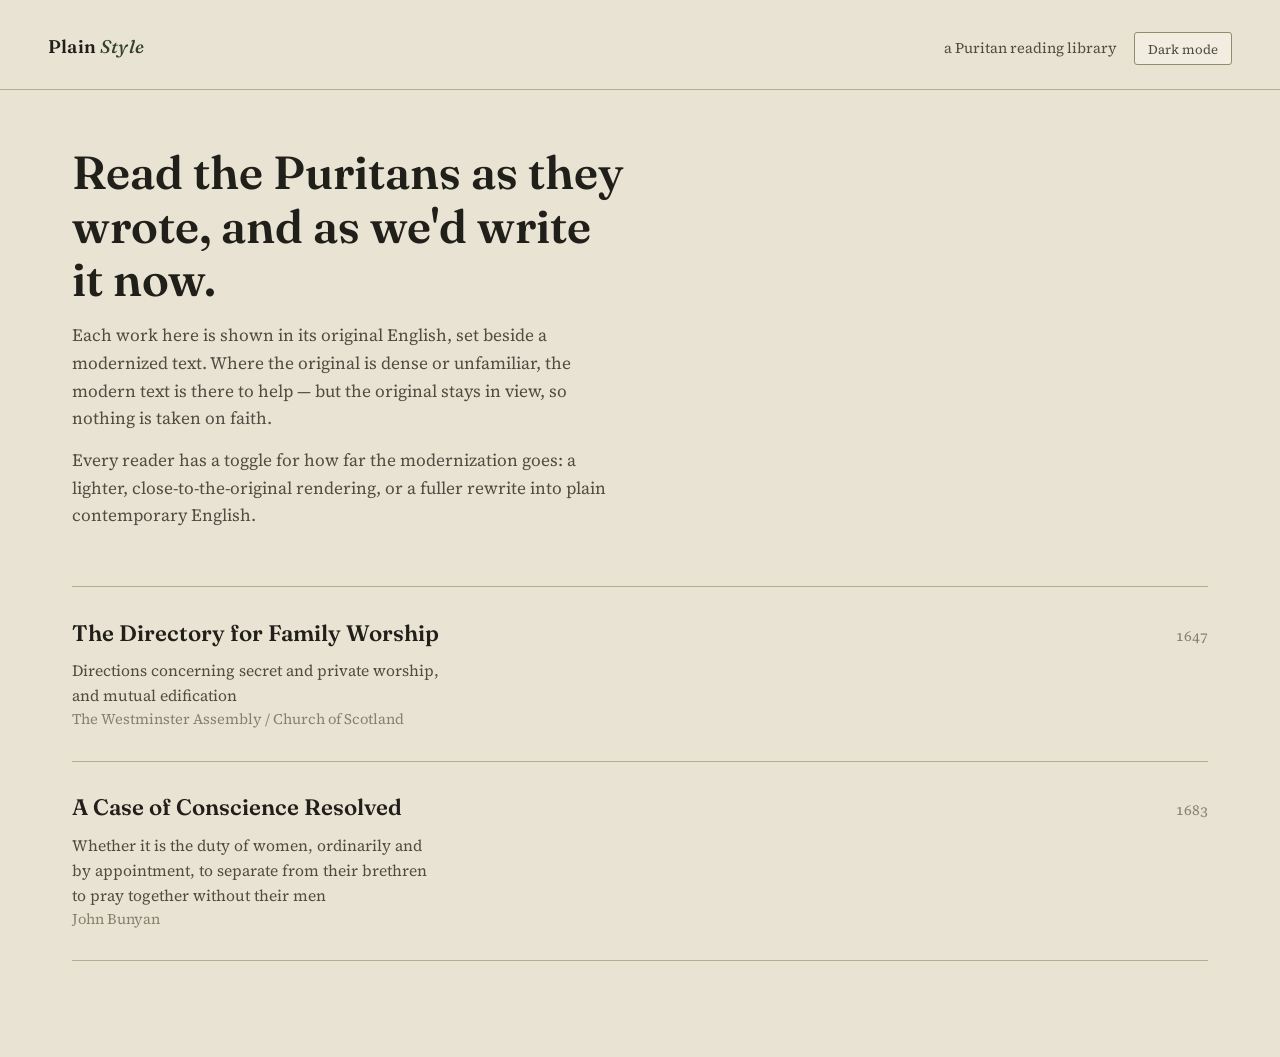
==== index.html @ 0bbd4126 "Add files via upload" ====
<!doctype html>
<html lang="en">
<head>
  <meta charset="utf-8">
  <meta name="viewport" content="width=device-width, initial-scale=1">
  <title>Plain Style — a Puritan reading library</title>
  <meta name="description" content="Puritan works in their original English, alongside a modernized text you can read at a lighter or heavier degree of modernization.">
  <script>
    (function () {
      try {
        var stored = localStorage.getItem('plainstyle-theme');
        var theme = stored || (window.matchMedia && window.matchMedia('(prefers-color-scheme: dark)').matches ? 'dark' : 'light');
        document.documentElement.setAttribute('data-theme', theme);
      } catch (e) {}
    })();
  </script>
  <link rel="stylesheet" href="css/style.css">
</head>
<body>

  <header class="site-header">
    <div class="site-header__inner">
      <a class="site-mark" href="index.html">Plain <span>Style</span></a>
      <div class="site-header__right">
        <nav class="site-nav">a Puritan reading library</nav>
        <button type="button" class="theme-toggle" data-theme-toggle aria-pressed="false">Dark mode</button>
      </div>
    </div>
  </header>

  <main class="library">
    <div class="library__intro">
      <h1>Read the Puritans as they wrote, and as we'd write it now.</h1>
      <p>Each work here is shown in its original English, set beside a modernized
        text. Where the original is dense or unfamiliar, the modern text is there
        to help — but the original stays in view, so nothing is taken on faith.</p>
      <p>Every reader has a toggle for how far the modernization goes: a
        lighter, close-to-the-original rendering, or a fuller rewrite into
        plain contemporary English.</p>
    </div>

    <div id="work-list" class="work-list"></div>
  </main>

  <script src="js/data.js"></script>
  <script src="js/library.js"></script>
  <script src="js/theme.js"></script>
</body>
</html>
---- css/style.css ----
@import url('https://fonts.googleapis.com/css2?family=Fraunces:ital,opsz,wght@0,9..144,400;0,9..144,500;0,9..144,600;1,9..144,500&family=Source+Serif+4:ital,opsz,wght@0,8..60,400;0,8..60,500;0,8..60,600;1,8..60,400&display=swap');

:root {
  --paper: #e9e3d3;
  --paper-raised: #f2ede1;
  --ink: #211f1a;
  --ink-soft: #514c42;
  --ink-faint: #86806f;
  --rule: #b7ac91;
  --rule-strong: #948a6d;
  --accent: #33422c;
  --accent-soft: #52623f;
  --accent-contrast: #f3efe1;
  --control-hover: #ddd5c0;

  --font-display: 'Fraunces', Georgia, serif;
  --font-body: 'Source Serif 4', Georgia, serif;

  --measure: 62ch;
}

[data-theme="dark"] {
  --paper: #1a1713;
  --paper-raised: #262119;
  --ink: #e8e1cf;
  --ink-soft: #c1b8a2;
  --ink-faint: #8c8570;
  --rule: #423c2d;
  --rule-strong: #5a5240;
  --accent: #93b47c;
  --accent-soft: #a9c797;
  --accent-contrast: #14150f;
  --control-hover: #332d20;
}

html { color-scheme: light; }
[data-theme="dark"] { color-scheme: dark; }

* { box-sizing: border-box; }

body {
  margin: 0;
  background: var(--paper);
  color: var(--ink);
  font-family: var(--font-body);
  font-size: 1.05rem;
  line-height: 1.6;
  -webkit-font-smoothing: antialiased;
  transition: background-color 0.15s ease, color 0.15s ease;
}

a { color: var(--accent); }
a:hover { color: var(--accent-soft); }

/* ---------- shared header ---------- */

.site-header {
  padding: 2rem 1.5rem 1.5rem;
  border-bottom: 1px solid var(--rule);
}

.site-header__inner {
  max-width: 74rem;
  margin: 0 auto;
  display: flex;
  align-items: baseline;
  justify-content: space-between;
  gap: 1rem;
  flex-wrap: wrap;
}

.site-mark {
  font-family: var(--font-display);
  font-weight: 600;
  font-size: 1.15rem;
  text-decoration: none;
  color: var(--ink);
  letter-spacing: 0.01em;
}

.site-mark span {
  color: var(--accent);
  font-style: italic;
  font-weight: 500;
}

.site-header__right {
  display: flex;
  align-items: center;
  gap: 1.1rem;
  flex-wrap: wrap;
}

.site-nav {
  font-size: 0.92rem;
  color: var(--ink-soft);
}

.site-nav a {
  text-decoration: none;
  border-bottom: 1px solid transparent;
}
.site-nav a:hover { border-bottom-color: currentColor; }

/* ---------- library / index page ---------- */

.library {
  max-width: 74rem;
  margin: 0 auto;
  padding: 3.5rem 1.5rem 6rem;
}

.library__intro {
  max-width: var(--measure);
  margin-bottom: 3.5rem;
}

.library__intro h1 {
  font-family: var(--font-display);
  font-weight: 600;
  font-size: clamp(2.1rem, 4vw, 2.9rem);
  line-height: 1.15;
  margin: 0 0 1rem;
}

.library__intro p {
  color: var(--ink-soft);
  font-size: 1.08rem;
  margin: 0 0 0.9rem;
}

.work-list {
  border-top: 1px solid var(--rule);
}

.work-card {
  display: block;
  text-decoration: none;
  color: inherit;
  padding: 1.8rem 0;
  border-bottom: 1px solid var(--rule);
  display: flex;
  justify-content: space-between;
  align-items: baseline;
  gap: 2rem;
  transition: padding-left 0.15s ease;
}

.work-card:hover {
  padding-left: 0.4rem;
}

.work-card__title {
  font-family: var(--font-display);
  font-size: 1.4rem;
  font-weight: 600;
  color: var(--ink);
  margin: 0 0 0.3rem;
}

.work-card__meta {
  font-size: 0.92rem;
  color: var(--ink-faint);
}

.work-card__subtitle {
  color: var(--ink-soft);
  font-size: 0.98rem;
  margin-top: 0.4rem;
  max-width: 46ch;
}

.work-card__date {
  font-size: 0.92rem;
  color: var(--ink-faint);
  white-space: nowrap;
  font-variant-numeric: oldstyle-nums;
}

.library__empty {
  color: var(--ink-faint);
  font-style: italic;
  padding: 2rem 0;
}

/* ---------- reader page ---------- */

.reader-header {
  padding: 2.5rem 1.5rem 1.5rem;
  border-bottom: 1px solid var(--rule);
}

.reader-header__inner {
  max-width: 74rem;
  margin: 0 auto;
}

.reader-header__top {
  display: flex;
  align-items: center;
  justify-content: space-between;
  gap: 1rem;
  margin-bottom: 1.1rem;
}

.breadcrumb {
  font-size: 0.88rem;
  color: var(--ink-faint);
  text-decoration: none;
}
.breadcrumb:hover { color: var(--accent); }

.theme-toggle {
  font-family: var(--font-body);
  font-size: 0.82rem;
  background: var(--paper-raised);
  color: var(--ink-soft);
  border: 1px solid var(--rule-strong);
  border-radius: 3px;
  padding: 0.4rem 0.8rem;
  cursor: pointer;
  flex-shrink: 0;
}

.theme-toggle:hover { background: var(--control-hover); }

.reader-header h1 {
  font-family: var(--font-display);
  font-weight: 600;
  font-size: clamp(1.8rem, 3.6vw, 2.5rem);
  margin: 0 0 0.35rem;
  line-height: 1.15;
}

.reader-header__subtitle {
  color: var(--ink-soft);
  font-size: 1rem;
  margin: 0 0 0.6rem;
  max-width: 55ch;
}

.reader-header__byline {
  font-size: 0.9rem;
  color: var(--ink-faint);
}

/* sticky original/modern bar + level toggle */

.text-column { min-width: 0; }

.sticky-bar {
  position: sticky;
  top: 0;
  z-index: 5;
  background: var(--paper);
  padding: 1.1rem 0 0.9rem;
  border-bottom: 1px solid var(--rule);
}

.sticky-bar__row {
  display: flex;
  align-items: center;
  justify-content: space-between;
  flex-wrap: wrap;
  gap: 0.5rem 1.5rem;
}

.sticky-bar__modern {
  display: flex;
  align-items: center;
  gap: 0.8rem;
}

.column-label {
  font-size: 0.78rem;
  color: var(--ink-faint);
  font-style: italic;
  margin: 0;
}

.level-toggle {
  display: inline-flex;
  border: 1px solid var(--rule-strong);
  border-radius: 3px;
  overflow: hidden;
  flex-shrink: 0;
}

.level-toggle button {
  font-family: var(--font-body);
  font-size: 0.88rem;
  background: var(--paper-raised);
  color: var(--ink-soft);
  border: none;
  padding: 0.5rem 0.95rem;
  cursor: pointer;
}

.level-toggle button + button { border-left: 1px solid var(--rule-strong); }

.level-toggle button[aria-pressed="true"] {
  background: var(--accent);
  color: var(--accent-contrast);
}

.level-toggle button:hover:not([aria-pressed="true"]) {
  background: var(--control-hover);
}

.level-note {
  font-size: 0.82rem;
  color: var(--ink-faint);
  margin: 0.5rem 0 0;
}

/* layout: contents rail + text */

.reader-body {
  max-width: 74rem;
  margin: 0 auto;
  padding: 0 1.5rem 6rem;
  display: grid;
  grid-template-columns: 13rem 1fr;
  gap: 3rem;
  align-items: start;
}

.contents {
  position: sticky;
  top: 1.5rem;
  padding-top: 2.5rem;
  font-size: 0.88rem;
}

.contents__label {
  color: var(--ink-faint);
  margin: 0 0 0.6rem;
  font-style: italic;
}

.contents ol {
  list-style: none;
  margin: 0;
  padding: 0;
  border-left: 1px solid var(--rule);
}

.contents li a {
  display: block;
  text-decoration: none;
  color: var(--ink-soft);
  padding: 0.28rem 0 0.28rem 0.8rem;
  margin-left: -1px;
  border-left: 1px solid transparent;
}

.contents li a:hover,
.contents li a.is-active {
  color: var(--ink);
  border-left-color: var(--accent);
}

.contents li a .num {
  color: var(--ink-faint);
  margin-right: 0.35em;
  font-variant-numeric: oldstyle-nums;
}

.sections { padding-top: 1.6rem; }

.section {
  padding: 2.4rem 0;
  border-bottom: 1px solid var(--rule);
  scroll-margin-top: 1.5rem;
}
.section:first-child { padding-top: 0; }
.section:last-child { border-bottom: none; }

.section__head {
  display: flex;
  align-items: baseline;
  gap: 0.7rem;
  margin-bottom: 1.3rem;
}

.section__number {
  font-family: var(--font-display);
  font-weight: 500;
  font-style: italic;
  font-size: 1.3rem;
  color: var(--accent);
  min-width: 1.6em;
}

.section__title {
  font-family: var(--font-display);
  font-weight: 500;
  font-size: 1.15rem;
  color: var(--ink-soft);
}

.pair {
  display: flex;
  flex-direction: column;
  gap: 1.4rem;
}

.pair-row {
  display: grid;
  grid-template-columns: 1fr 1fr;
  gap: 2.6rem;
  align-items: start;
}

.original p,
.modern p {
  margin: 0;
  padding: 0;
}

.original p {
  padding: 0.1rem 0 0.1rem 0.9rem;
  border-left: 2px solid var(--rule-strong);
  font-size: 1.01rem;
}

.modern p {
  font-size: 1.02rem;
  color: var(--ink);
}

.modern [data-level] { display: none; }
.modern [data-level].is-visible { display: block; }

.signature {
  text-align: right;
  font-style: italic;
  color: var(--ink-faint);
  margin-top: -0.5rem;
}

.source-note {
  max-width: var(--measure);
  margin-top: 3rem;
  padding-top: 1.5rem;
  border-top: 1px solid var(--rule);
  font-size: 0.86rem;
  color: var(--ink-faint);
}

/* ---------- responsive ---------- */

@media (max-width: 900px) {
  .reader-body {
    grid-template-columns: 1fr;
    gap: 0;
  }
  .contents {
    position: static;
    padding-top: 1.5rem;
    padding-bottom: 0.5rem;
    border-bottom: 1px solid var(--rule);
    margin-bottom: 0.5rem;
  }
  .contents ol {
    display: flex;
    flex-wrap: wrap;
    border-left: none;
    gap: 0 0.2rem;
  }
  .contents li a {
    border-left: none;
    padding: 0.3rem 0.6rem;
  }
  .contents li a:hover,
  .contents li a.is-active {
    background: var(--paper-raised);
    border-radius: 3px;
  }
  .sections { padding-top: 1rem; }
}

@media (max-width: 640px) {
  .pair-row {
    grid-template-columns: 1fr;
    gap: 0.5rem;
  }
  .pair-row + .pair-row { margin-top: 0.4rem; }
  .modern {
    margin-top: 0.3rem;
    padding-top: 0.6rem;
    border-top: 1px dashed var(--rule);
  }
  .sticky-bar__row { gap: 0.4rem 1rem; }
}
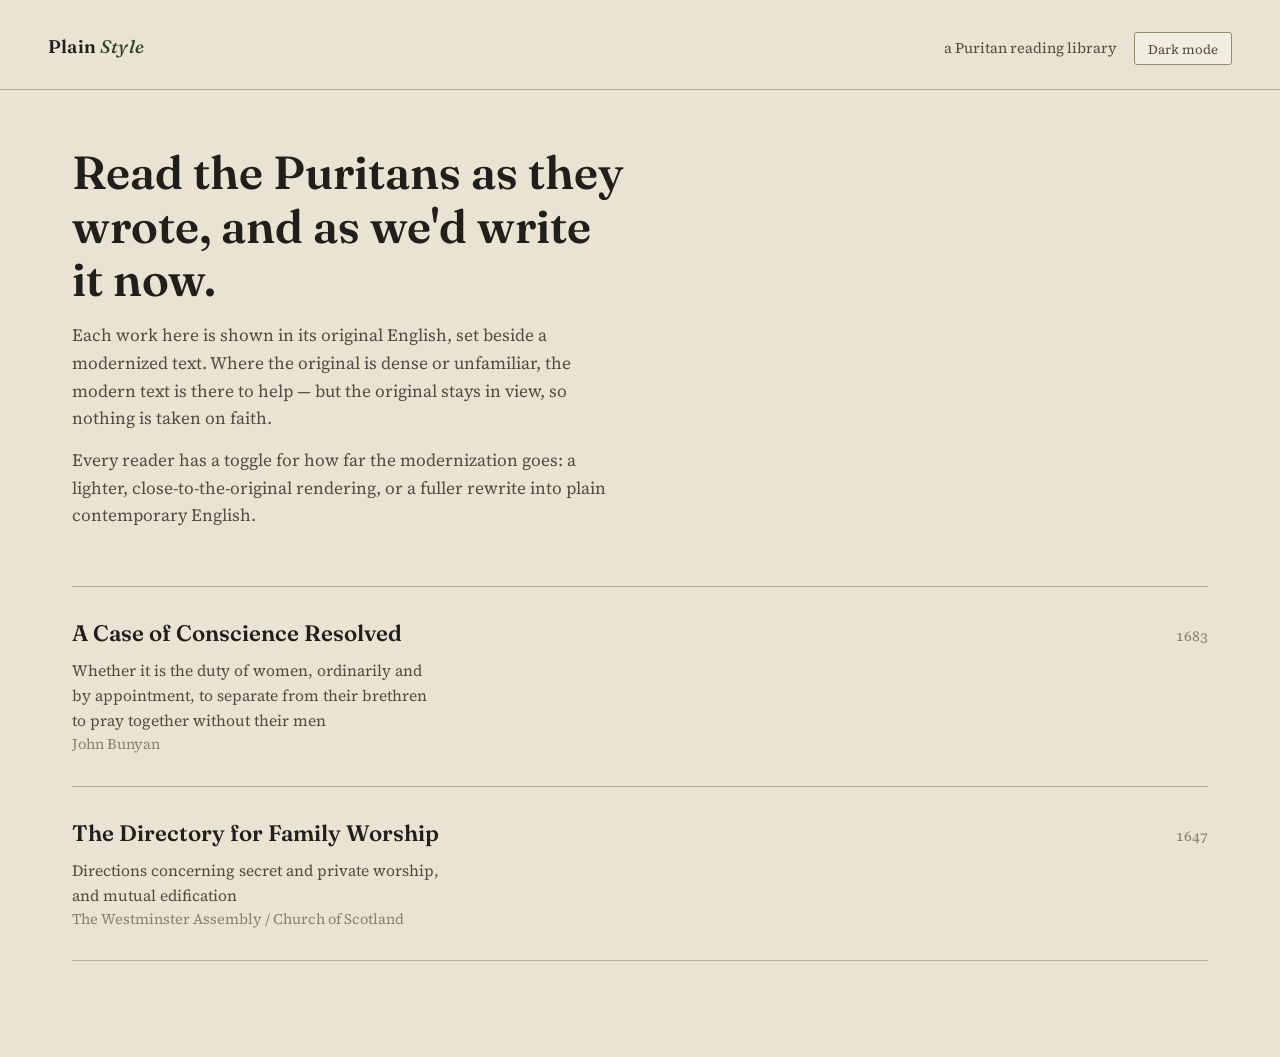
==== commit 4df14f4f: "Move to a sources/ + build.js content pipeline Summary  Replaces the hand-edited js/data.js (a singl" ====
--- a/index.html
+++ b/index.html
@@ -42,7 +42,7 @@
     <div id="work-list" class="work-list"></div>
   </main>
 
-  <script src="js/data.js"></script>
+  <script src="js/data/manifest.js"></script>
   <script src="js/library.js"></script>
   <script src="js/theme.js"></script>
 </body>
--- a/css/style.css
+++ b/css/style.css
@@ -55,6 +55,10 @@
 /* ---------- shared header ---------- */
 
 .site-header {
+  position: sticky;
+  top: 0;
+  z-index: 10;
+  background: var(--paper);
   padding: 2rem 1.5rem 1.5rem;
   border-bottom: 1px solid var(--rule);
 }
@@ -224,6 +228,98 @@
 
 .theme-toggle:hover { background: var(--control-hover); }
 
+.toc-toggle {
+  display: flex;
+  flex-direction: column;
+  justify-content: center;
+  align-items: center;
+  gap: 4px;
+  width: 34px;
+  height: 34px;
+  padding: 0;
+  background: var(--paper-raised);
+  border: 1px solid var(--rule-strong);
+  border-radius: 3px;
+  cursor: pointer;
+  flex-shrink: 0;
+}
+
+.toc-toggle span {
+  display: block;
+  width: 16px;
+  height: 2px;
+  background: var(--ink-soft);
+  border-radius: 1px;
+}
+
+.toc-toggle:hover { background: var(--control-hover); }
+
+/* table-of-contents drawer */
+
+.toc-drawer {
+  position: fixed;
+  inset: 0;
+  z-index: 50;
+  visibility: hidden;
+  pointer-events: none;
+}
+
+.toc-drawer.is-open {
+  visibility: visible;
+  pointer-events: auto;
+}
+
+.toc-drawer__backdrop {
+  position: absolute;
+  inset: 0;
+  background: rgba(0, 0, 0, 0.4);
+  opacity: 0;
+  transition: opacity 0.18s ease;
+}
+
+.toc-drawer.is-open .toc-drawer__backdrop { opacity: 1; }
+
+.toc-drawer__panel {
+  position: absolute;
+  top: 0;
+  left: 0;
+  bottom: 0;
+  width: min(20rem, 85vw);
+  background: var(--paper);
+  border-right: 1px solid var(--rule);
+  padding: 1.3rem 1.3rem 1.5rem;
+  overflow-y: auto;
+  transform: translateX(-100%);
+  transition: transform 0.2s ease;
+  box-shadow: 6px 0 20px rgba(0, 0, 0, 0.18);
+}
+
+.toc-drawer.is-open .toc-drawer__panel { transform: translateX(0); }
+
+.toc-drawer__head {
+  display: flex;
+  justify-content: flex-end;
+  margin-bottom: 0.3rem;
+}
+
+.toc-drawer__close {
+  background: none;
+  border: none;
+  font-size: 1.5rem;
+  line-height: 1;
+  color: var(--ink-faint);
+  cursor: pointer;
+  padding: 0.2rem 0.4rem;
+}
+
+.toc-drawer__close:hover { color: var(--ink); }
+
+.toc-drawer .contents {
+  position: static;
+  padding-top: 0;
+  font-size: 0.92rem;
+}
+
 .reader-header h1 {
   font-family: var(--font-display);
   font-weight: 600;
@@ -262,13 +358,15 @@
   align-items: center;
   justify-content: space-between;
   flex-wrap: wrap;
-  gap: 0.5rem 1.5rem;
-}
-
-.sticky-bar__modern {
+  gap: 0.5rem 1.2rem;
+}
+
+.sticky-bar__left,
+.sticky-bar__right {
   display: flex;
   align-items: center;
   gap: 0.8rem;
+  flex-wrap: wrap;
 }
 
 .column-label {
